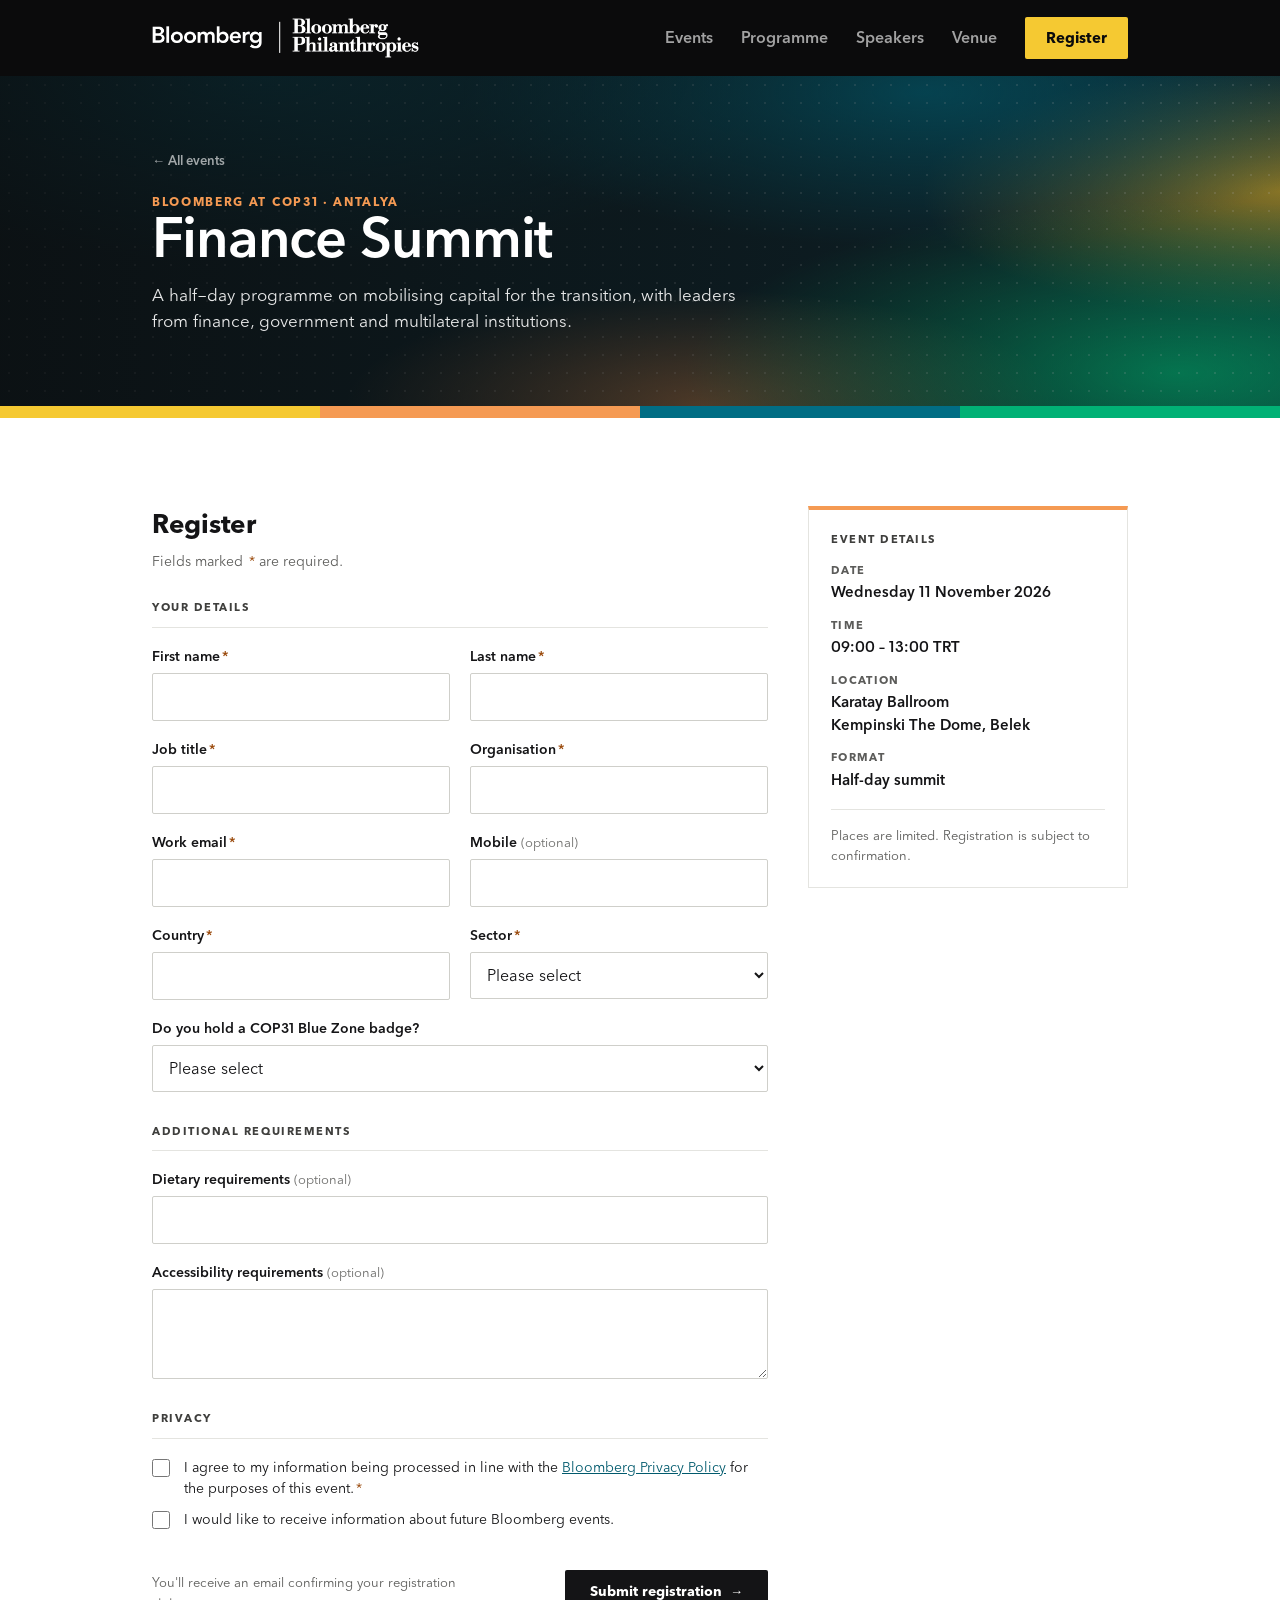
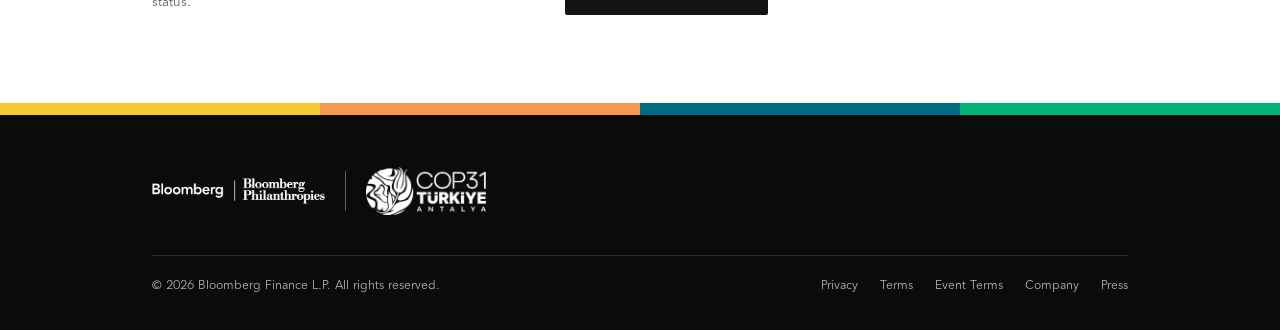
==== register-finance-summit.html @ d419af90 "Social share card" ====
<!doctype html>
<html lang="en">
<head>
  <meta charset="utf-8">
  <meta name="viewport" content="width=device-width, initial-scale=1">
  <title>Finance Summit | Bloomberg at COP31</title>
  <meta name="description" content="Register for Finance Summit at Bloomberg at COP31, Antalya, Türkiye.">
  <meta property="og:type" content="website">
  <meta property="og:site_name" content="Bloomberg Hub at COP31">
  <meta property="og:title" content="Finance Summit | Bloomberg at COP31">
  <meta property="og:description" content="Join Bloomberg at the Bloomberg Hub, Kempinski The Dome, Belek, 10–13 November 2026: Bloomberg Green at COP31, the Finance Summit, roundtables and evening receptions.">
  <meta property="og:url" content="https://market-partner-sites.github.io/cop-31-hub/register-finance-summit.html">
  <meta property="og:image" content="https://market-partner-sites.github.io/cop-31-hub/assets/social-card.jpg">
  <meta property="og:image:width" content="1200">
  <meta property="og:image:height" content="630">
  <meta property="og:image:alt" content="Bloomberg Hub events at COP31 – Kempinski The Dome, Belek, 10–13 November 2026">
  <meta name="twitter:card" content="summary_large_image">
  <meta name="twitter:title" content="Finance Summit | Bloomberg at COP31">
  <meta name="twitter:description" content="Join Bloomberg at the Bloomberg Hub, Kempinski The Dome, Belek, 10–13 November 2026: Bloomberg Green at COP31, the Finance Summit, roundtables and evening receptions.">
  <meta name="twitter:image" content="https://market-partner-sites.github.io/cop-31-hub/assets/social-card.jpg">
  <link rel="icon" href="assets/favicon.ico" sizes="any">
  <link rel="icon" type="image/png" sizes="32x32" href="assets/favicon-32.png">
  <meta name="theme-color" content="#000000">
  <link rel="stylesheet" href="assets/styles.css">
</head>
<body>
<a class="skip" href="#main">Skip to content</a>

<header class="topnav">
  <div class="container">
    <a class="brand" href="index.html" aria-label="Bloomberg at COP31 home">
      <img src="assets/bloomberg-lockup-white.png" alt="Bloomberg | Bloomberg Philanthropies">
    </a>
    <button type="button" class="menu-toggle" aria-expanded="false" aria-controls="site-menu" aria-label="Open menu">
      <span></span><span></span><span></span>
    </button>
    <nav class="menu" id="site-menu" aria-label="Main">
      <a href="index.html#events">Events</a>
      <a href="index.html#programme">Programme</a>
      <a href="index.html#speakers">Speakers</a>
      <a href="index.html#venue">Venue</a>
      <a class="btn btn-accent btn-sm" href="index.html#events">Register</a>
    </nav>
  </div>
</header>

<main id="main">
  <section class="page-hero" style="--c:var(--orange)">
    <div class="hero-media" aria-hidden="true"></div>
    <div class="container">
      <a class="crumb" href="index.html#events">← All events</a>
      <p class="eyebrow">Bloomberg at COP31 · Antalya</p>
      <h1>Finance Summit</h1>
      <p>A half-day programme on mobilising capital for the transition, with leaders from finance, government and multilateral institutions.</p>
    </div>
  </section>
  <div class="band" aria-hidden="true"><i></i><i></i><i></i><i></i></div>

  <section class="section">
    <div class="container reg">
      <div>
        <!-- DEVELOPER: set action/method to the registration endpoint.
             While action="#", submitting only shows the confirmation (preview). -->
        <form action="#" method="post" novalidate data-reg-form>
          <input type="hidden" name="event" value="finance-summit">
          <h2>Register</h2>
          <p>Fields marked <span class="req">*</span> are required.</p>

          <fieldset>
            <legend>Your details</legend>
            <div class="grid-2">
              <div class="field"><label for="first_name">First name<span class="req" aria-hidden="true">*</span></label><input id="first_name" name="first_name" type="text" autocomplete="given-name" required><span class="error-msg">Please enter your first name.</span></div>
              <div class="field"><label for="last_name">Last name<span class="req" aria-hidden="true">*</span></label><input id="last_name" name="last_name" type="text" autocomplete="family-name" required><span class="error-msg">Please enter your last name.</span></div>
              <div class="field"><label for="job_title">Job title<span class="req" aria-hidden="true">*</span></label><input id="job_title" name="job_title" type="text" autocomplete="organization-title" required><span class="error-msg">Please enter your job title.</span></div>
              <div class="field"><label for="organisation">Organisation<span class="req" aria-hidden="true">*</span></label><input id="organisation" name="organisation" type="text" autocomplete="organization" required><span class="error-msg">Please enter your organisation.</span></div>
              <div class="field"><label for="email">Work email<span class="req" aria-hidden="true">*</span></label><input id="email" name="email" type="email" autocomplete="email" required><span class="error-msg">Please enter a valid email address.</span></div>
              <div class="field"><label for="phone">Mobile <span class="hint">(optional)</span></label><input id="phone" name="phone" type="tel" autocomplete="tel"></div>
              <div class="field"><label for="country">Country<span class="req" aria-hidden="true">*</span></label><!-- DEVELOPER: swap for a full country list --><input id="country" name="country" type="text" autocomplete="country-name" required><span class="error-msg">Please enter your country.</span></div>
              <div class="field"><label for="sector">Sector<span class="req" aria-hidden="true">*</span></label>
                <select id="sector" name="sector" required>
                  <option value="">Please select</option><option>Financial services</option><option>Government / public sector</option><option>Multilateral / international organisation</option><option>Corporate / industry</option><option>NGO / civil society</option><option>Academia / research</option><option>Media</option><option>Other</option>
                </select><span class="error-msg">Please select a sector.</span></div>
              <div class="field full"><label for="badge">Do you hold a COP31 Blue Zone badge?</label>
                <select id="badge" name="badge"><option value="">Please select</option><option>Yes, Party delegate</option><option>Yes, Observer</option><option>Yes, Press</option><option>No</option></select></div>
            </div>
          </fieldset>

          <fieldset>
            <legend>Additional requirements</legend>
            <div class="grid-2">
              <div class="field full"><label for="dietary">Dietary requirements <span class="hint">(optional)</span></label><input id="dietary" name="dietary" type="text"></div>
              <div class="field full"><label for="accessibility">Accessibility requirements <span class="hint">(optional)</span></label><textarea id="accessibility" name="accessibility"></textarea></div>
            </div>
          </fieldset>

          <fieldset>
            <legend>Privacy</legend>
            <div class="checks">
              <label class="check"><input type="checkbox" name="privacy_consent" value="yes" required><span>I agree to my information being processed in line with the <a href="https://www.bloomberg.com/notices/privacy/" target="_blank" rel="noopener">Bloomberg Privacy Policy</a> for the purposes of this event.<span class="req" aria-hidden="true">*</span></span></label>
              <label class="check"><input type="checkbox" name="marketing_opt_in" value="yes"><span>I would like to receive information about future Bloomberg events.</span></label>
              <span class="error-msg">Please accept the privacy terms to continue.</span>
            </div>
          </fieldset>

          <div class="submit-row">
            <p>You'll receive an email confirming your registration status.</p>
            <button class="btn btn-dark" type="submit">Submit registration <span class="arr" aria-hidden="true">→</span></button>
          </div>
        </form>
        <div class="confirmation" role="status" aria-live="polite">
          <h2>Thank you</h2>
          <p>We've received your registration for the Finance Summit and will confirm your place by email.</p>
          <a class="btn btn-outline" href="index.html#events">Back to all events</a>
        </div>
      </div>
      <aside style="--c:var(--orange)">
        <div class="details" style="--c:var(--orange)">
          <p class="eyebrow">Event details</p>
          <dl>
            <div><dt>Date</dt><dd>Wednesday 11 November 2026</dd></div>
            <div><dt>Time</dt><dd>09:00 – 13:00 TRT</dd></div>
            <div><dt>Location</dt><dd>Karatay Ballroom<br>Kempinski The Dome, Belek</dd></div>
            <div><dt>Format</dt><dd>Half-day summit</dd></div>
          </dl>
          <p class="note">Places are limited. Registration is subject to confirmation.</p>
        </div>
      </aside>
    </div>
  </section>
</main>

<div class="band" aria-hidden="true"><i></i><i></i><i></i><i></i></div>
<footer class="footer">
  <div class="container">
    <div class="footer-top">
      <div class="footer-logos">
        <img class="bb" src="assets/bloomberg-lockup-white.png" alt="Bloomberg | Bloomberg Philanthropies">
        <span class="sep" aria-hidden="true"></span>
        <img class="cop" src="assets/cop31-logo-white.png" alt="COP31 Türkiye Antalya">
      </div>
    </div>
    <div class="footer-legal">
      <span>© 2026 Bloomberg Finance L.P. All rights reserved.</span>
      <ul>
        <li><a href="https://www.bloomberg.com/notices/privacy/">Privacy</a></li>
        <li><a href="https://www.bloomberg.com/notices/tos/">Terms</a></li>
        <li><a href="https://www.bloomberg.com/notices/event-code-of-conduct/">Event Terms</a></li>
        <li><a href="https://www.bloomberg.com/company/">Company</a></li>
        <li><a href="https://www.bloomberg.com/company/press/">Press</a></li>
      </ul>
    </div>
  </div>
</footer>

<script src="assets/register.js"></script>
<script src="assets/nav.js"></script>
</body>
</html>
---- assets/styles.css ----
/* ==========================================================================
   Bloomberg at COP31 — microsite styles
   Layout & type system modelled on Bloomberg event pages (e.g. Bloomberg at
   New York Climate Week 2026). Accent colours from the COP31 lanyard slide.
   ========================================================================== */

/* ---------- Avenir Next P for BBG (Bloomberg licensed font, web files in assets/fonts) ---------- */
@font-face {
  font-family: "AvenirNextPForBBG";
  src: url("fonts/AvenirNextPForBBG-Regular.woff2") format("woff2");
  font-weight: 400; font-style: normal; font-display: swap;
}
@font-face {
  font-family: "AvenirNextPForBBG";
  src: url("fonts/AvenirNextPForBBG-Regular.woff2") format("woff2");
  font-weight: 500; font-style: normal; font-display: swap;
}
@font-face {
  font-family: "AvenirNextPForBBG";
  src: url("fonts/AvenirNextPForBBG-Demi.woff2") format("woff2");
  font-weight: 600; font-style: normal; font-display: swap;
}
@font-face {
  font-family: "AvenirNextPForBBG";
  src: url("fonts/AvenirNextPForBBG-Bold.woff2") format("woff2");
  font-weight: 700; font-style: normal; font-display: swap;
}

:root {
  /* Bloomberg event neutrals */
  --black:   #0B0B0C;
  --ink:     #141416;
  --ink-2:   #3F3F3D;
  --grey:    #5C5C5A;
  --grey-2:  #6F6F6D;
  --line:    #E4E4E0;
  --paper:   #F5F5F3;
  --paper-2: #EDEDEA;
  --white:   #FFFFFF;

  /* COP31 lanyard accents */
  --yellow: #F5C932;
  --orange: #F59A53;
  --teal:   #016D84;
  --green:  #01B175;

  /* Accessible text versions of the accents (on white) */
  --yellow-text: #7A5A00;
  --orange-text: #9A4A0C;
  --teal-text:   #015A6D;
  --green-text:  #00704A;
  --link: var(--teal-text);

  --container: 1040px;
  --gutter: clamp(16px, 4vw, 32px);
  --radius: 2px;

  /* Same stack as Bloomberg event pages (e.g. Climate Week 2026): Avenir Next P for BBG, then Helvetica Neue. */
  --font: "AvenirNextPForBBG", "Avenir Next P for BBG", BBGAvenir, "Helvetica Neue", Helvetica, Arial, -apple-system, system-ui, sans-serif;
}

*, *::before, *::after { box-sizing: border-box; }
html { scroll-behavior: smooth; scroll-padding-top: 80px; -webkit-text-size-adjust: 100%; }
body { margin: 0; font-family: var(--font); font-size: 16px; line-height: 1.5; color: var(--ink); background: var(--white); -webkit-font-smoothing: antialiased; }
img { max-width: 100%; display: block; }
a { color: var(--link); }
:focus-visible { outline: 2px solid var(--teal); outline-offset: 3px; }
.container { width: 100%; max-width: var(--container); margin: 0 auto; padding: 0 var(--gutter); }
.skip { position: absolute; left: -999px; top: 8px; background: var(--white); color: var(--ink); padding: 12px 18px; font-weight: 700; z-index: 100; }
.skip:focus { left: 8px; }
.visually-hidden { position: absolute !important; width: 1px; height: 1px; overflow: hidden; clip: rect(0 0 0 0); white-space: nowrap; }

/* Dummy content flag — remove before launch */
.dummy { outline: 1px dashed rgba(1,109,132,.0); }

/* ---------- Type ---------- */
.eyebrow { margin: 0 0 12px; font-size: 11px; font-weight: 700; letter-spacing: .14em; text-transform: uppercase; color: var(--ink-2); }
h1, h2, h3 { margin: 0; color: var(--ink); }
.h2 { font-size: clamp(27px, 3.6vw, 37.8px); font-weight: 700; letter-spacing: -.02em; line-height: 1.1; margin-bottom: 12px; }
.lead { margin: 0; max-width: 640px; color: var(--grey); font-size: 16px; }
.section { padding: clamp(56px, 8vw, 88px) 0; }
.section.paper { background: var(--paper); }
.section-head { margin-bottom: 36px; }

/* ---------- Buttons ---------- */
.btn { display: inline-flex; align-items: center; gap: 8px; font: inherit; font-size: 14px; font-weight: 700; padding: 13px 24px; border-radius: var(--radius); border: 1px solid transparent; text-decoration: none; cursor: pointer; line-height: 1.2; transition: background .15s, color .15s, border-color .15s; }
.btn .arr { font-size: 13px; }
.btn-accent { background: var(--yellow); color: var(--black); }
.btn-accent:hover { background: #FFD94F; }
.btn-dark { background: var(--ink); color: var(--white); }
.btn-dark:hover { background: #2B2B2E; }
.btn-outline { background: transparent; color: var(--ink); border-color: rgba(20,20,22,.52); }
.btn-outline:hover { border-color: var(--ink); background: var(--ink); color: var(--white); }
.btn-ghost { background: transparent; color: var(--white); border-color: rgba(255,255,255,.5); }
.btn-ghost:hover { border-color: var(--white); background: rgba(255,255,255,.08); }
.btn-sm { padding: 10px 18px; font-size: 13px; }

/* ---------- Top nav ---------- */
.topnav { position: sticky; top: 0; z-index: 50; background: var(--black); }
.topnav .container { display: flex; align-items: center; justify-content: space-between; gap: 20px; min-height: 76px; }
.brand { display: flex; align-items: center; gap: 12px; text-decoration: none; color: var(--white); min-width: 0; }
.brand img { height: 40.1px; width: auto; }
.brand .sep { width: 1px; height: 22px; background: rgba(255,255,255,.45); flex: none; }
.brand .event { font-size: 17px; font-weight: 400; white-space: nowrap; letter-spacing: -.01em; }
.menu { display: flex; align-items: center; gap: 28px; }
.menu .btn-sm { font-size: 15px; padding: 11px 20px; }
.menu a:not(.btn) { color: rgba(255,255,255,.62); font-size: 16px; font-weight: 600; text-decoration: none; padding: 6px 0; }
.menu a:not(.btn):hover, .menu a[aria-current="page"] { color: var(--white); }
.menu-toggle { display: none; width: 44px; height: 44px; padding: 10px; border: 0; background: transparent; cursor: pointer; flex-direction: column; justify-content: center; gap: 6px; }
.menu-toggle span { display: block; height: 2px; width: 24px; background: var(--white); transition: transform .2s, opacity .2s; }
.menu-toggle[aria-expanded="true"] span:nth-child(1) { transform: translateY(8px) rotate(45deg); }
.menu-toggle[aria-expanded="true"] span:nth-child(2) { opacity: 0; }
.menu-toggle[aria-expanded="true"] span:nth-child(3) { transform: translateY(-8px) rotate(-45deg); }
@media (max-width: 900px) {
  .menu-toggle { display: flex; }
  .menu { display: none; position: absolute; top: 100%; left: 0; right: 0; flex-direction: column; align-items: stretch; gap: 0; background: var(--black); padding: 8px var(--gutter) 24px; border-top: 1px solid rgba(255,255,255,.12); box-shadow: 0 16px 30px rgba(0,0,0,.35); }
  .menu.open { display: flex; }
  .menu a:not(.btn) { display: block; padding: 16px 0; font-size: 18px; color: var(--white); border-bottom: 1px solid rgba(255,255,255,.12); }
  .menu .btn-sm { margin-top: 20px; justify-content: center; padding: 14px 20px; font-size: 16px; }
}
@media (max-width: 520px) { .brand .event { display: none; } .brand .sep { display: none; } .brand img { height: 28.8px; } }

/* ---------- Hero ---------- */
.hero { position: relative; color: var(--white); background: var(--black); overflow: hidden; }
/* Placeholder visual: dot grid + lanyard-colour glow.
   DEVELOPER: swap .hero-media background for approved photography. */
.hero-media { position: absolute; inset: 0;
  background:
    radial-gradient(rgba(255,255,255,.18) 1px, transparent 1.4px) 0 0 / 18px 18px,
    radial-gradient(55% 75% at 92% 90%, rgba(1,177,117,.95), transparent 70%),
    radial-gradient(50% 65% at 72% 5%, rgba(1,109,132,1), transparent 72%),
    radial-gradient(40% 55% at 100% 35%, rgba(245,201,50,.75), transparent 70%),
    radial-gradient(40% 50% at 55% 100%, rgba(245,154,83,.6), transparent 70%),
    radial-gradient(60% 80% at 20% 0%, rgba(1,109,132,.55), transparent 70%),
    #0E2A33;
}
.hero-media::after { content: ""; position: absolute; inset: 0; background: linear-gradient(90deg, rgba(11,11,12,.72) 0%, rgba(11,11,12,.42) 45%, rgba(11,11,12,0) 100%); }
.hero .container { position: relative; z-index: 1; padding-top: clamp(36px, 4.2vw, 53px); padding-bottom: clamp(72px, 8vw, 100px); }
.hero-inner { max-width: 620px; }
.hero .eyebrow { color: var(--yellow); font-size: 13px; margin-bottom: 16px; }
.hero h1 { color: var(--white); font-size: clamp(40px, 6.2vw, 68px); font-weight: 600; letter-spacing: -.02em; line-height: 1.14; margin-bottom: 24px; }
.hero .sub { font-size: clamp(16px, 1.7vw, 19px); font-weight: 700; margin: 0 0 10px; }
.hero p { margin: 0 0 14px; color: rgba(255,255,255,.94); }
.rule { width: 40px; height: 3px; background: var(--yellow); margin: 24px 0; border: 0; }
.hero-logo { height: 64px; width: auto; margin-bottom: 28px; }
.hero-meta { display: flex; flex-wrap: wrap; gap: 8px 28px; margin: 0 0 28px; padding: 0; list-style: none; font-weight: 600; font-size: 15px; }
.hero-meta li { display: flex; align-items: center; }
.hero-meta li::before { content: ""; flex: none; width: 18px; height: 18px; margin-right: 6px; background: var(--c); -webkit-mask: url("data:image/svg+xml,%3Csvg xmlns='http://www.w3.org/2000/svg' viewBox='0 0 24 24'%3E%3Cpath d='M12 2C8.1 2 5 5.1 5 9c0 5.2 7 13 7 13s7-7.8 7-13c0-3.9-3.1-7-7-7zm0 9.5A2.5 2.5 0 1 1 12 6.5a2.5 2.5 0 0 1 0 5z'/%3E%3C/svg%3E") center / contain no-repeat; mask: url("data:image/svg+xml,%3Csvg xmlns='http://www.w3.org/2000/svg' viewBox='0 0 24 24'%3E%3Cpath d='M12 2C8.1 2 5 5.1 5 9c0 5.2 7 13 7 13s7-7.8 7-13c0-3.9-3.1-7-7-7zm0 9.5A2.5 2.5 0 1 1 12 6.5a2.5 2.5 0 0 1 0 5z'/%3E%3C/svg%3E") center / contain no-repeat; }
.actions { display: flex; flex-wrap: wrap; gap: 12px; }

/* Lanyard band */
.band { display: block; height: 12px;
  background: linear-gradient(90deg, var(--yellow) 0 25%, var(--orange) 25% 50%, var(--teal) 50% 75%, var(--green) 75% 100%) 0 0 / 100vw 100% repeat-x;
  animation: band-drift 150s linear infinite; }
.band i { display: none; }
@keyframes band-drift { from { background-position: 0 0; } to { background-position: 100vw 0; } }
@media (prefers-reduced-motion: reduce) { .band { animation: none; } }
.band i:nth-child(1) { background: var(--yellow); } .band i:nth-child(2) { background: var(--orange); }
.band i:nth-child(3) { background: var(--teal); }   .band i:nth-child(4) { background: var(--green); }

/* ---------- Themes (joined cards) ---------- */
.themes { display: grid; grid-template-columns: repeat(3, minmax(0, 1fr)); gap: 1px; background: var(--line); border: 1px solid var(--line); }
.theme { background: var(--white); padding: 22px 22px 20px; border: 0; border-top: 4px solid var(--c); font: inherit; color: inherit; text-align: left; cursor: pointer; display: flex; flex-direction: column; gap: 10px; min-height: 168px; transition: background .15s; }
.theme:hover { background: var(--paper); }
.theme:focus-visible { outline: 2px solid var(--ink); outline-offset: -2px; }
.theme .num { display: block; font-size: 11px; font-weight: 700; letter-spacing: .12em; text-transform: uppercase; color: var(--grey); margin: 0; }
.theme-title { display: block; font-size: 20px; font-weight: 700; letter-spacing: -.01em; line-height: 1.2; color: var(--ink); }
.theme-more { margin-top: auto; font-size: 13px; font-weight: 700; color: var(--link); }
.theme:hover .theme-more { text-decoration: underline; }
.focus-modal { width: min(640px, calc(100vw - 32px)); max-height: calc(100vh - 48px); border: 0; border-top: 6px solid var(--c, var(--teal)); padding: 36px 36px 32px; color: var(--ink); background: var(--white); box-shadow: 0 24px 60px rgba(0,0,0,.25); }
.focus-modal::backdrop { background: rgba(11,11,12,.6); }
.focus-modal .num { font-size: 11px; font-weight: 700; letter-spacing: .12em; text-transform: uppercase; color: var(--grey); margin: 0 0 12px; }
.focus-modal h3 { font-size: 26px; font-weight: 700; letter-spacing: -.01em; line-height: 1.2; margin: 0 0 14px; padding-right: 32px; }
.focus-modal p:last-child { margin: 0; font-size: 16px; line-height: 1.65; color: var(--ink-2); }
.focus-close { position: absolute; top: 14px; right: 16px; width: 36px; height: 36px; border: 0; background: transparent; font-size: 28px; line-height: 1; color: var(--ink); cursor: pointer; }
.focus-close:hover { background: var(--paper); }
@media (max-width: 560px) { .focus-modal { padding: 28px 22px 24px; } .focus-modal h3 { font-size: 22px; } }
.source { margin: 16px 0 0; font-size: 12px; color: var(--grey); }
@media (max-width: 700px) { .themes { grid-template-columns: repeat(2, minmax(0, 1fr)); } }
@media (max-width: 560px) { .themes { grid-template-columns: 1fr; } }

/* ---------- Event cards ---------- */
.cards { display: grid; grid-template-columns: repeat(2, 1fr); gap: 20px; }
@media (max-width: 760px) { .cards { grid-template-columns: 1fr; } }
.card { display: flex; flex-direction: column; background: var(--white); border: 1px solid var(--line); color: var(--ink); text-decoration: none; transition: box-shadow .2s, transform .2s; }
.card:hover { box-shadow: 0 10px 30px rgba(0,0,0,.08); transform: translateY(-2px); }
.thumb { position: relative; aspect-ratio: 16 / 7; overflow: hidden;
  background:
    radial-gradient(rgba(255,255,255,.22) 1px, transparent 1.4px) 0 0 / 14px 14px,
    radial-gradient(80% 120% at 100% 100%, var(--c), transparent 70%),
    #121214;
}
.thumb-green { background: #0A14C8 url("bloomberg-green-card-bg.jpg") center / cover no-repeat; display: grid; align-items: center; justify-items: start; padding-left: 28px; }
.thumb-green img { width: 62%; max-width: 360px; height: auto; }
.thumb .label { position: absolute; left: 14px; bottom: 14px; background: var(--black); color: var(--white); font-size: 11px; font-weight: 700; letter-spacing: .12em; text-transform: uppercase; padding: 6px 10px; }
.thumb .ext { position: absolute; right: 14px; top: 14px; background: rgba(255,255,255,.92); color: var(--ink); font-size: 11px; font-weight: 700; letter-spacing: .06em; text-transform: uppercase; padding: 5px 9px; }
.card-body { padding: 20px 20px 22px; display: flex; flex-direction: column; gap: 10px; flex: 1; }
.card h3 { font-size: 20px; font-weight: 700; letter-spacing: -.01em; line-height: 1.25; }
.card p { margin: 0; font-size: 14px; color: var(--grey); }
.chips { display: flex; flex-wrap: wrap; gap: 6px; margin-top: -2px; }
.chip { font-size: 11px; font-weight: 700; letter-spacing: .06em; text-transform: uppercase; background: var(--paper-2); color: var(--ink-2); padding: 4px 8px; }
.more { margin-top: auto; padding-top: 6px; font-size: 14px; font-weight: 700; color: var(--link); }
.card:hover .more { text-decoration: underline; }

/* ---------- Programme ---------- */
.days { display: grid; gap: 28px; }
.day { display: grid; grid-template-columns: 200px 1fr; gap: 24px; border-top: 2px solid var(--ink); padding-top: 18px; }
.day-head .dow { font-size: 11px; font-weight: 700; letter-spacing: .14em; text-transform: uppercase; color: var(--grey); margin: 0 0 4px; }
.day-head .date { font-size: 28px; font-weight: 700; letter-spacing: -.02em; margin: 0; }
.slots { list-style: none; margin: 0; padding: 0; }
.slot { display: grid; grid-template-columns: 170px 1fr auto; gap: 16px; align-items: baseline; padding: 14px 0; border-bottom: 1px solid var(--line); }
.slot:first-child { padding-top: 4px; }
.slot .time { font-size: 13px; font-weight: 700; color: var(--grey); }
.slot .what strong { display: block; font-size: 16px; }
.slot .what span { font-size: 14px; color: var(--grey); }
.tag { font-size: 11px; font-weight: 700; letter-spacing: .06em; text-transform: uppercase; padding: 4px 8px; white-space: nowrap; background: color-mix(in srgb, var(--c) 18%, white); color: var(--t, var(--ink)); }
@media (max-width: 760px) {
  #programme { padding-top: 31px; padding-bottom: 31px; }
  #programme .section-head { margin-bottom: 20px; }
  .days { gap: 18px; }
  .day { grid-template-columns: 1fr; gap: 4px; padding-top: 10px; }
  .day-head { display: flex; align-items: baseline; gap: 10px; }
  .day-head .dow { margin: 0; }
  .day-head .date { font-size: 20px; order: -1; }
  .slot { grid-template-columns: 1fr auto; grid-template-areas: "time tag" "what what"; gap: 2px 10px; align-items: center; padding: 8px 0; }
  .slot:first-child { padding-top: 6px; }
  .slot .time { grid-area: time; font-size: 12px; }
  .slot .tag { grid-area: tag; font-size: 10px; padding: 3px 6px; }
  .slot .what { grid-area: what; }
  .slot .what strong { font-size: 15px; line-height: 1.3; }
}

/* ---------- Callout ---------- */
.callout { display: flex; flex-wrap: wrap; align-items: center; justify-content: space-between; gap: 20px; border: 1px solid var(--line); border-left: 3px solid var(--teal); padding: 22px 24px; background: var(--white); margin-top: 32px; }
.callout .eyebrow { color: var(--teal-text); margin-bottom: 6px; }
.callout h3 { font-size: 18px; font-weight: 700; margin-bottom: 4px; }
.callout p { margin: 0; font-size: 14px; color: var(--grey); max-width: 520px; }
.btn-teal { background: var(--teal); color: var(--white); }
.btn-teal:hover { background: var(--teal-text); }

/* ---------- Speakers ---------- */
.speakers { display: grid; grid-template-columns: repeat(5, minmax(0, 1fr)); gap: 28px 18px; }
@media (max-width: 900px) { .speakers { grid-template-columns: repeat(3, minmax(0, 1fr)); } }
@media (max-width: 520px) { .speakers { grid-template-columns: repeat(2, minmax(0, 1fr)); } }
.speaker .photo { aspect-ratio: 1; background: var(--paper-2); display: grid; place-items: center; margin-bottom: 12px; position: relative; overflow: hidden; }
.speaker .photo::after { content: ""; position: absolute; left: 0; right: 0; bottom: 0; height: 4px; background: var(--c); }
.speaker .photo svg { width: 46%; height: auto; color: #C9C9C4; }
.speaker h3 { font-size: 17px; font-weight: 700; margin-bottom: 2px; }
.speaker p { margin: 0 0 8px; font-size: 15px; color: var(--grey); line-height: 1.35; }
.speaker .tag { display: inline-block; white-space: normal; }

/* ---------- Venue ---------- */
.venue { display: grid; grid-template-columns: 1fr 1fr; gap: 40px; align-items: start; }
@media (max-width: 760px) { .venue { grid-template-columns: 1fr; } }
.facts { margin: 0; border-top: 1px solid var(--line); }
.facts div { display: grid; grid-template-columns: 140px 1fr; gap: 16px; padding: 14px 0; border-bottom: 1px solid var(--line); }
.facts dt { font-size: 11px; font-weight: 700; letter-spacing: .12em; text-transform: uppercase; color: var(--grey); padding-top: 3px; }
.facts dd { margin: 0; font-size: 15px; }
@media (max-width: 520px) { .facts div { grid-template-columns: 1fr; gap: 4px; } }

/* ---------- About ---------- */
.about { display: grid; grid-template-columns: 1fr 1fr; gap: 40px; }
.about .h2, .venue .h2 { font-size: clamp(25.2px, 3.06vw, 32.4px); }
.about p { margin: 0 0 14px; color: var(--grey); }
@media (max-width: 760px) { .about { grid-template-columns: 1fr; gap: 8px; } }
.social { list-style: none; margin: 20px 0 0; padding: 18px 0 0; border-top: 1px solid var(--line); display: flex; flex-wrap: wrap; gap: 8px 16px; }
.social a { font-size: 13px; font-weight: 700; letter-spacing: .06em; text-transform: uppercase; color: var(--ink); text-decoration: none; }
.social a:hover { color: var(--teal-text); text-decoration: underline; }

/* ---------- Footer ---------- */
.footer { background: var(--black); color: var(--white); padding: 52px 0 36px; }
.footer-top { display: flex; flex-wrap: wrap; justify-content: space-between; gap: 28px; align-items: center; }
.footer-logos { display: flex; align-items: center; gap: 20px; }
.footer-logos .bb { height: 26px; width: auto; }
.footer-logos .cop { height: 48px; width: auto; }
.footer-logos .sep { width: 1px; height: 40px; background: rgba(255,255,255,.35); }
.footer .tagline { font-size: 14px; font-weight: 600; max-width: 400px; margin: 0; }
.footer-legal { margin-top: 40px; padding-top: 20px; border-top: 1px solid rgba(255,255,255,.14); display: flex; flex-wrap: wrap; justify-content: space-between; gap: 12px 24px; font-size: 12px; color: rgba(255,255,255,.7); }
.footer-legal ul { list-style: none; margin: 0; padding: 0; display: flex; flex-wrap: wrap; gap: 8px 22px; }
.footer-legal a { color: rgba(255,255,255,.7); text-decoration: none; }
.footer-legal a:hover { color: var(--white); }
@media (max-width: 520px) { .footer-logos .sep { display: none; } .footer-logos { flex-wrap: wrap; } }

/* ==========================================================================
   Registration pages
   ========================================================================== */
.page-hero { background: var(--black); color: var(--white); position: relative; overflow: hidden; }
.page-hero .hero-media::after { background: linear-gradient(90deg, rgba(11,11,12,.8), rgba(11,11,12,.3)); }
.page-hero .container { position: relative; z-index: 1; padding-top: clamp(40px, 6vw, 72px); padding-bottom: clamp(40px, 6vw, 72px); }
.page-hero .eyebrow { color: var(--c, var(--yellow)); font-size: 12px; }
.page-hero h1 { color: var(--white); font-size: clamp(34px, 5vw, 56px); font-weight: 600; letter-spacing: -.02em; line-height: 1.05; margin-bottom: 14px; }
.page-hero p { margin: 0; max-width: 620px; color: rgba(255,255,255,.9); font-size: 17px; }
.crumb { display: inline-block; margin-bottom: 22px; font-size: 13px; font-weight: 600; color: rgba(255,255,255,.62); text-decoration: none; }
.crumb:hover { color: var(--white); }

.reg { display: grid; grid-template-columns: 1fr 320px; gap: 40px; align-items: start; }
@media (max-width: 900px) { .reg { grid-template-columns: 1fr; } .reg aside { order: -1; } }
.details { border: 1px solid var(--line); border-top: 4px solid var(--c, var(--teal)); padding: 22px; position: sticky; top: 90px; background: var(--white); }
@media (max-width: 900px) { .details { position: static; } }
.details .eyebrow { margin-bottom: 14px; }
.details dl { margin: 0; display: grid; gap: 14px; }
.details dt { font-size: 11px; font-weight: 700; letter-spacing: .12em; text-transform: uppercase; color: var(--grey); }
.details dd { margin: 2px 0 0; font-size: 15px; font-weight: 600; }
.details .note { margin: 18px 0 0; padding-top: 16px; border-top: 1px solid var(--line); font-size: 13px; color: var(--grey); }

form h2, .confirmation h2 { font-size: 26px; font-weight: 700; letter-spacing: -.01em; margin-bottom: 6px; }
form > p { margin: 0 0 28px; color: var(--grey); font-size: 14px; }
fieldset { border: 0; padding: 0; margin: 0 0 32px; }
legend { font-size: 11px; font-weight: 700; letter-spacing: .14em; text-transform: uppercase; color: var(--ink-2); padding: 0 0 10px; margin-bottom: 18px; border-bottom: 1px solid var(--line); width: 100%; }
.grid-2 { display: grid; grid-template-columns: 1fr 1fr; gap: 18px 20px; }
@media (max-width: 600px) { .grid-2 { grid-template-columns: 1fr; } }
.field { display: flex; flex-direction: column; gap: 6px; }
.field.full { grid-column: 1 / -1; }
label { font-size: 14px; font-weight: 600; }
.req { color: var(--orange-text); margin-left: 2px; }
.hint { font-size: 13px; color: var(--grey-2); font-weight: 400; }
input[type="text"], input[type="email"], input[type="tel"], select, textarea { font: inherit; font-size: 16px; color: var(--ink); width: 100%; padding: 11px 12px; border-radius: var(--radius); border: 1px solid #CFCFCA; background: var(--white); }
textarea { min-height: 90px; resize: vertical; }
input:focus, select:focus, textarea:focus { outline: none; border-color: var(--ink); box-shadow: 0 0 0 2px rgba(20,20,22,.12); }
.field.invalid input, .field.invalid select { border-color: #B3261E; }
.error-msg { display: none; color: #B3261E; font-size: 13px; }
.field.invalid .error-msg, .checks.invalid .error-msg { display: block; }
.checks { display: grid; gap: 10px; }
.check { display: grid; grid-template-columns: 20px 1fr; gap: 12px; align-items: start; font-size: 14px; font-weight: 400; line-height: 1.5; cursor: pointer; }
.check input { width: 18px; height: 18px; margin: 2px 0 0; accent-color: var(--ink); }
.check strong { display: block; font-size: 15px; }
.check .sub { color: var(--grey); font-size: 13px; }
.option { border: 1px solid var(--line); padding: 14px 16px; }
.option:has(input:checked) { border-color: var(--ink); background: var(--paper); }
.submit-row { display: flex; flex-wrap: wrap; align-items: center; justify-content: space-between; gap: 16px; padding-top: 8px; }
.submit-row p { margin: 0; font-size: 13px; color: var(--grey); max-width: 42ch; }
.confirmation { display: none; border: 1px solid var(--line); border-left: 3px solid var(--green); padding: 28px; }
.confirmation.show { display: block; }
.confirmation p { color: var(--grey); }

.intro-single .h2 { margin-bottom: 20px; }
.intro-single p { max-width: 943px; margin: 0 0 16px; color: var(--ink-2); font-size: 18px; line-height: 1.6; }

.hero .sub-sep { display: inline-block; width: 1.5px; height: .9em; margin: 0 14px; background: var(--yellow); vertical-align: -0.08em; opacity: .9; }

@media (max-width: 600px) { .hero-logo { display: none; } }
@media (max-width: 600px) { .hide-mobile { display: none; } }
@media (max-width: 600px) { .hero .sub-sep { display: none; } .hero .sub-date { display: block; margin-top: 4px; } }
/* section-mobile-spacing */
@media (max-width: 600px) { .section { padding-top: 39px; padding-bottom: 39px; } #programme { padding-top: 31px; padding-bottom: 31px; } }
/* h2-mobile-size */
@media (max-width: 600px) { .h2 { font-size: 18.9px; } .about .h2, .venue .h2 { font-size: 17.6px; } }
/* theme-mobile-compact */
@media (max-width: 600px) {
  .theme { position: relative; min-height: 0; gap: 4px; padding: 14px 52px 14px 16px; border-top-width: 3px; }
  .theme .num { font-size: 10px; }
  .theme-title { font-size: 16px; line-height: 1.25; }
  .theme-more { position: absolute; top: 50%; right: 14px; transform: translateY(-50%); margin: 0; width: 28px; height: 28px; display: grid; place-items: center; border: 1px solid var(--line); border-radius: 50%; font-size: 0; }
  .theme-more span { font-size: 18px; line-height: 1; }
}
/* slot-tags-mobile */
@media (max-width: 600px) { .slot .tag { display: none; } .slot { grid-template-columns: 1fr; grid-template-areas: "time" "what"; } }
/* theme-mobile-v2 */
@media (max-width: 600px) { .theme .num { display: none; } .theme { padding-top: 11px; padding-bottom: 11px; justify-content: center; } }
/* hero-btn-mobile */
@media (max-width: 600px) { .hero .actions { gap: 10px; flex-wrap: nowrap; } .hero .actions .btn { padding: 11px 16px; font-size: 13px; white-space: nowrap; } }
/* hero-eyebrow-mobile */
@media (max-width: 600px) { .hero .eyebrow { display: none; } }
/* mobile-only copy */
.mobile-only { display: none; }
@media (max-width: 600px) { .mobile-only { display: block; } .desktop-only { display: none; } }
/* theme-mobile-gaps */
@media (max-width: 600px) { .themes { gap: 10px; background: transparent; border: 0; } .theme { border: 1px solid var(--line); border-top: 3px solid var(--c); } }
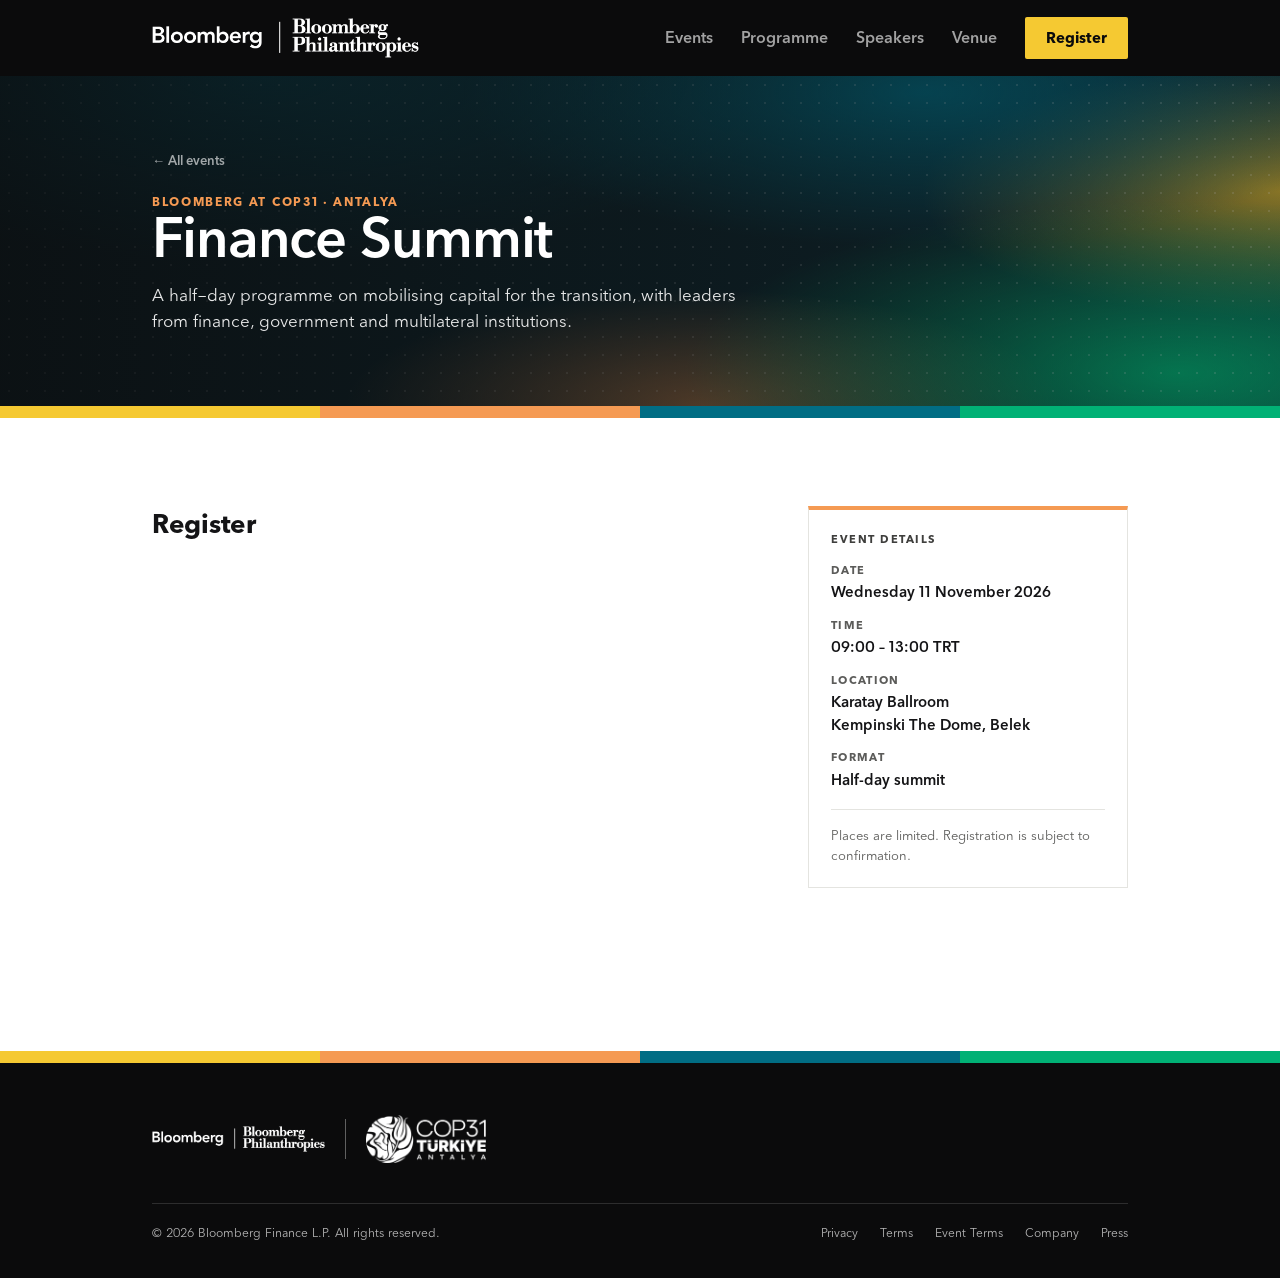
==== commit 4a486945: "Embed bbgevent registration form" ====
--- a/register-finance-summit.html
+++ b/register-finance-summit.html
@@ -21,7 +21,7 @@
   <link rel="icon" href="assets/favicon.ico" sizes="any">
   <link rel="icon" type="image/png" sizes="32x32" href="assets/favicon-32.png">
   <meta name="theme-color" content="#000000">
-  <link rel="stylesheet" href="assets/styles.css">
+  <link rel="stylesheet" href="assets/styles.css?v=202610131548">
 </head>
 <body>
 <a class="skip" href="#main">Skip to content</a>
@@ -59,58 +59,10 @@
   <section class="section">
     <div class="container reg">
       <div>
-        <!-- DEVELOPER: set action/method to the registration endpoint.
-             While action="#", submitting only shows the confirmation (preview). -->
-        <form action="#" method="post" novalidate data-reg-form>
-          <input type="hidden" name="event" value="finance-summit">
-          <h2>Register</h2>
-          <p>Fields marked <span class="req">*</span> are required.</p>
-
-          <fieldset>
-            <legend>Your details</legend>
-            <div class="grid-2">
-              <div class="field"><label for="first_name">First name<span class="req" aria-hidden="true">*</span></label><input id="first_name" name="first_name" type="text" autocomplete="given-name" required><span class="error-msg">Please enter your first name.</span></div>
-              <div class="field"><label for="last_name">Last name<span class="req" aria-hidden="true">*</span></label><input id="last_name" name="last_name" type="text" autocomplete="family-name" required><span class="error-msg">Please enter your last name.</span></div>
-              <div class="field"><label for="job_title">Job title<span class="req" aria-hidden="true">*</span></label><input id="job_title" name="job_title" type="text" autocomplete="organization-title" required><span class="error-msg">Please enter your job title.</span></div>
-              <div class="field"><label for="organisation">Organisation<span class="req" aria-hidden="true">*</span></label><input id="organisation" name="organisation" type="text" autocomplete="organization" required><span class="error-msg">Please enter your organisation.</span></div>
-              <div class="field"><label for="email">Work email<span class="req" aria-hidden="true">*</span></label><input id="email" name="email" type="email" autocomplete="email" required><span class="error-msg">Please enter a valid email address.</span></div>
-              <div class="field"><label for="phone">Mobile <span class="hint">(optional)</span></label><input id="phone" name="phone" type="tel" autocomplete="tel"></div>
-              <div class="field"><label for="country">Country<span class="req" aria-hidden="true">*</span></label><!-- DEVELOPER: swap for a full country list --><input id="country" name="country" type="text" autocomplete="country-name" required><span class="error-msg">Please enter your country.</span></div>
-              <div class="field"><label for="sector">Sector<span class="req" aria-hidden="true">*</span></label>
-                <select id="sector" name="sector" required>
-                  <option value="">Please select</option><option>Financial services</option><option>Government / public sector</option><option>Multilateral / international organisation</option><option>Corporate / industry</option><option>NGO / civil society</option><option>Academia / research</option><option>Media</option><option>Other</option>
-                </select><span class="error-msg">Please select a sector.</span></div>
-              <div class="field full"><label for="badge">Do you hold a COP31 Blue Zone badge?</label>
-                <select id="badge" name="badge"><option value="">Please select</option><option>Yes, Party delegate</option><option>Yes, Observer</option><option>Yes, Press</option><option>No</option></select></div>
-            </div>
-          </fieldset>
-
-          <fieldset>
-            <legend>Additional requirements</legend>
-            <div class="grid-2">
-              <div class="field full"><label for="dietary">Dietary requirements <span class="hint">(optional)</span></label><input id="dietary" name="dietary" type="text"></div>
-              <div class="field full"><label for="accessibility">Accessibility requirements <span class="hint">(optional)</span></label><textarea id="accessibility" name="accessibility"></textarea></div>
-            </div>
-          </fieldset>
-
-          <fieldset>
-            <legend>Privacy</legend>
-            <div class="checks">
-              <label class="check"><input type="checkbox" name="privacy_consent" value="yes" required><span>I agree to my information being processed in line with the <a href="https://www.bloomberg.com/notices/privacy/" target="_blank" rel="noopener">Bloomberg Privacy Policy</a> for the purposes of this event.<span class="req" aria-hidden="true">*</span></span></label>
-              <label class="check"><input type="checkbox" name="marketing_opt_in" value="yes"><span>I would like to receive information about future Bloomberg events.</span></label>
-              <span class="error-msg">Please accept the privacy terms to continue.</span>
-            </div>
-          </fieldset>
-
-          <div class="submit-row">
-            <p>You'll receive an email confirming your registration status.</p>
-            <button class="btn btn-dark" type="submit">Submit registration <span class="arr" aria-hidden="true">→</span></button>
-          </div>
-        </form>
-        <div class="confirmation" role="status" aria-live="polite">
-          <h2>Thank you</h2>
-          <p>We've received your registration for the Finance Summit and will confirm your place by email.</p>
-          <a class="btn btn-outline" href="index.html#events">Back to all events</a>
+        <h2 class="embed-title">Register</h2>
+        <!-- Registration form (bbgevent.app) -->
+        <div class="embed-form">
+          <script src="https://bbgevent.app/cop-31-general/embed.js"></script>
         </div>
       </div>
       <aside style="--c:var(--orange)">
@@ -152,7 +104,6 @@
   </div>
 </footer>
 
-<script src="assets/register.js"></script>
-<script src="assets/nav.js"></script>
+<script src="assets/nav.js?v=202610131548"></script>
 </body>
 </html>
--- a/assets/styles.css
+++ b/assets/styles.css
@@ -192,6 +192,8 @@
 }
 .thumb-green { background: #0A14C8 url("bloomberg-green-card-bg.jpg") center / cover no-repeat; display: grid; align-items: center; justify-items: start; padding-left: 28px; }
 .thumb-green img { width: 62%; max-width: 360px; height: auto; }
+.thumb-logo { display: grid; align-items: center; justify-items: start; padding-left: 28px; }
+.thumb-logo img { width: 62%; max-width: 360px; height: auto; }
 .thumb .label { position: absolute; left: 14px; bottom: 14px; background: var(--black); color: var(--white); font-size: 11px; font-weight: 700; letter-spacing: .12em; text-transform: uppercase; padding: 6px 10px; }
 .thumb .ext { position: absolute; right: 14px; top: 14px; background: rgba(255,255,255,.92); color: var(--ink); font-size: 11px; font-weight: 700; letter-spacing: .06em; text-transform: uppercase; padding: 5px 9px; }
 .card-body { padding: 20px 20px 22px; display: flex; flex-direction: column; gap: 10px; flex: 1; }
@@ -347,7 +349,7 @@
 @media (max-width: 600px) { .h2 { font-size: 18.9px; } .about .h2, .venue .h2 { font-size: 17.6px; } }
 /* theme-mobile-compact */
 @media (max-width: 600px) {
-  .theme { position: relative; min-height: 0; gap: 4px; padding: 14px 52px 14px 16px; border-top-width: 3px; }
+  .theme { position: relative; min-height: 0; gap: 4px; padding: 14px 52px 14px 16px; border-top-width: 2px; }
   .theme .num { font-size: 10px; }
   .theme-title { font-size: 16px; line-height: 1.25; }
   .theme-more { position: absolute; top: 50%; right: 14px; transform: translateY(-50%); margin: 0; width: 28px; height: 28px; display: grid; place-items: center; border: 1px solid var(--line); border-radius: 50%; font-size: 0; }
@@ -362,7 +364,11 @@
 /* hero-eyebrow-mobile */
 @media (max-width: 600px) { .hero .eyebrow { display: none; } }
 /* mobile-only copy */
-.mobile-only { display: none; }
-@media (max-width: 600px) { .mobile-only { display: block; } .desktop-only { display: none; } }
+.mobile-only { display: none !important; }
+@media (max-width: 600px) { .mobile-only { display: block !important; } .desktop-only { display: none !important; } }
 /* theme-mobile-gaps */
-@media (max-width: 600px) { .themes { gap: 10px; background: transparent; border: 0; } .theme { border: 1px solid var(--line); border-top: 3px solid var(--c); } }
+@media (max-width: 600px) { .themes { gap: 10px; background: transparent; border: 0; } .theme { border: 1px solid var(--line); border-top: 2px solid var(--c); } }
+/* embedded registration form */
+.embed-title { font-size: 26px; font-weight: 700; letter-spacing: -.01em; margin: 0 0 18px; }
+.embed-form { min-height: 400px; }
+.embed-form iframe { width: 100%; border: 0; display: block; }
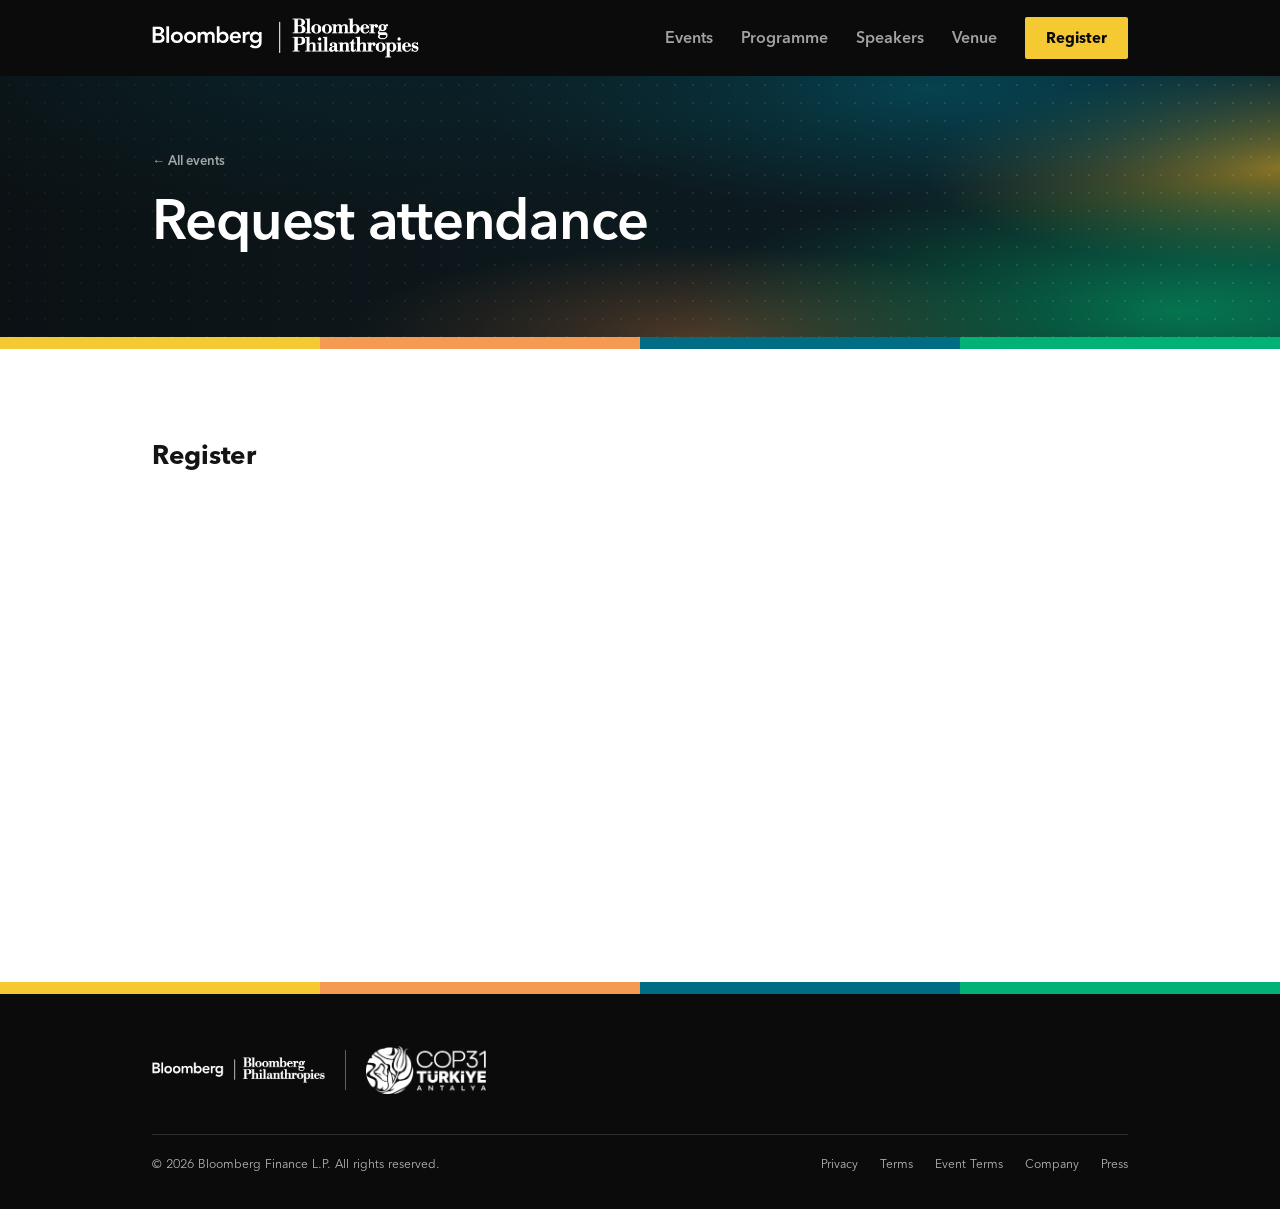
==== commit be483f71: "Registration pages: remove details panel, align form" ====
--- a/register-finance-summit.html
+++ b/register-finance-summit.html
@@ -49,15 +49,13 @@
     <div class="hero-media" aria-hidden="true"></div>
     <div class="container">
       <a class="crumb" href="index.html#events">← All events</a>
-      <p class="eyebrow">Bloomberg at COP31 · Antalya</p>
-      <h1>Finance Summit</h1>
-      <p>A half-day programme on mobilising capital for the transition, with leaders from finance, government and multilateral institutions.</p>
+      <h1>Request attendance</h1>
     </div>
   </section>
   <div class="band" aria-hidden="true"><i></i><i></i><i></i><i></i></div>
 
   <section class="section">
-    <div class="container reg">
+    <div class="container reg reg-single">
       <div>
         <h2 class="embed-title">Register</h2>
         <!-- Registration form (bbgevent.app) -->
@@ -65,18 +63,6 @@
           <script src="https://bbgevent.app/cop-31-general/embed.js"></script>
         </div>
       </div>
-      <aside style="--c:var(--orange)">
-        <div class="details" style="--c:var(--orange)">
-          <p class="eyebrow">Event details</p>
-          <dl>
-            <div><dt>Date</dt><dd>Wednesday 11 November 2026</dd></div>
-            <div><dt>Time</dt><dd>09:00 – 13:00 TRT</dd></div>
-            <div><dt>Location</dt><dd>Karatay Ballroom<br>Kempinski The Dome, Belek</dd></div>
-            <div><dt>Format</dt><dd>Half-day summit</dd></div>
-          </dl>
-          <p class="note">Places are limited. Registration is subject to confirmation.</p>
-        </div>
-      </aside>
     </div>
   </section>
 </main>
--- a/assets/styles.css
+++ b/assets/styles.css
@@ -372,3 +372,8 @@
 .embed-title { font-size: 26px; font-weight: 700; letter-spacing: -.01em; margin: 0 0 18px; }
 .embed-form { min-height: 400px; }
 .embed-form iframe { width: 100%; border: 0; display: block; }
+/* single-column registration with embedded form */
+.reg.reg-single { grid-template-columns: 1fr; }
+.reg-single .embed-form { max-width: 680px; }
+/* the embedded form has ~38px of internal left padding; pull it back so it lines up with the heading */
+.embed-form iframe { margin-left: -38px; width: calc(100% + 38px) !important; margin-top: -40px; }
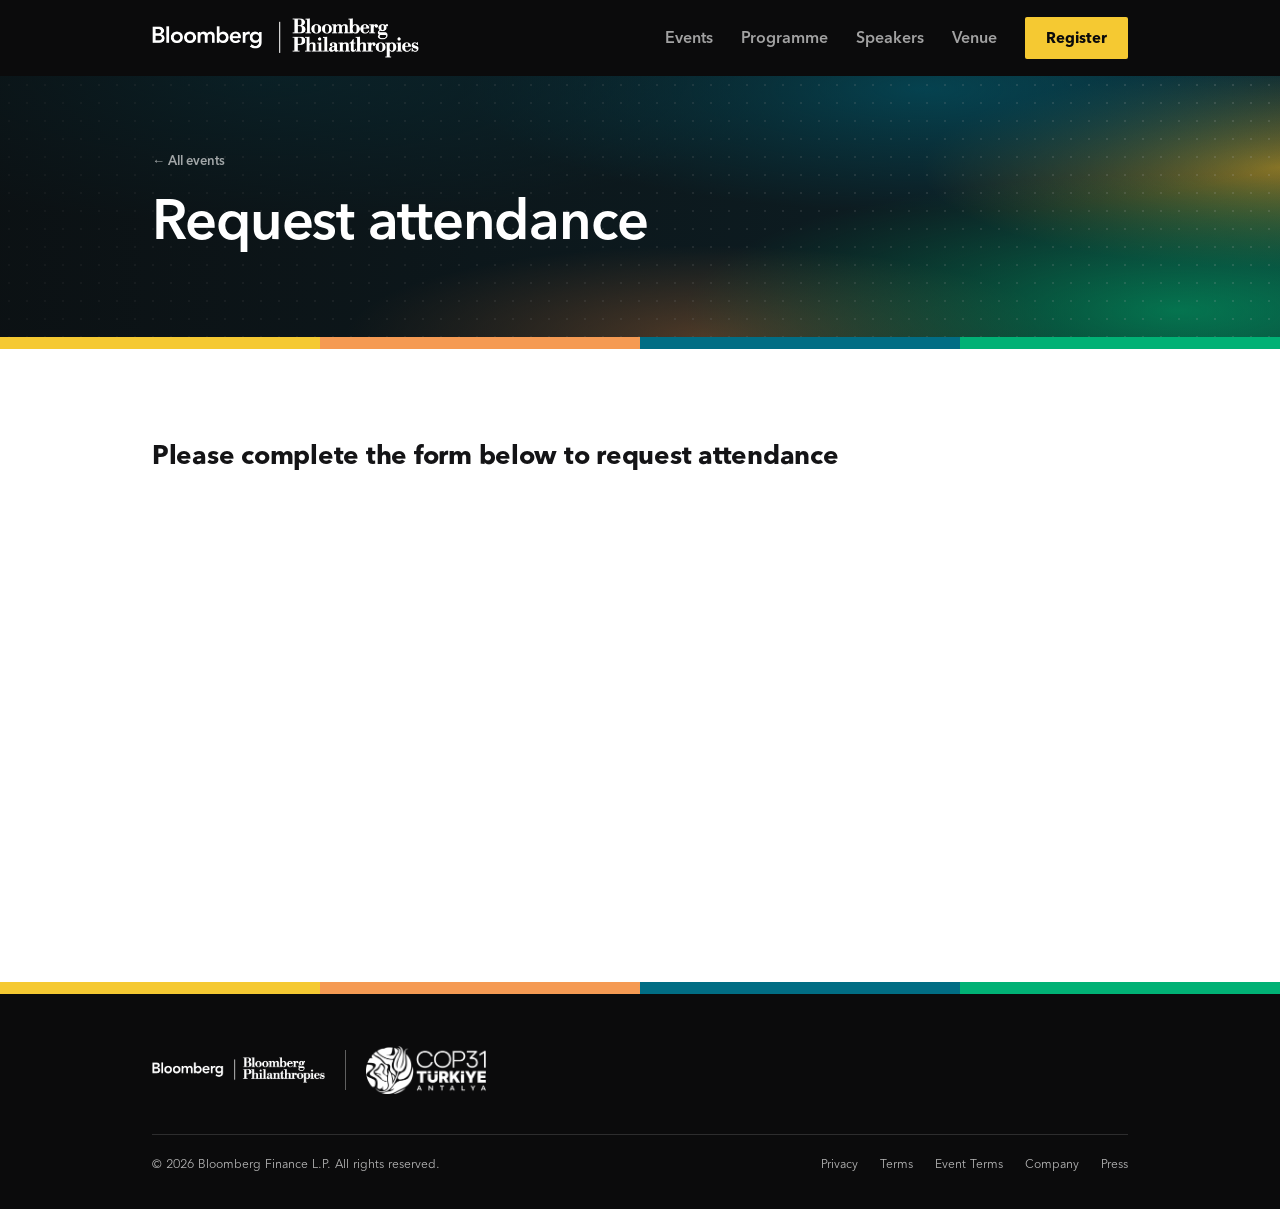
==== commit 8151a1e5: "Form heading copy" ====
--- a/register-finance-summit.html
+++ b/register-finance-summit.html
@@ -21,7 +21,7 @@
   <link rel="icon" href="assets/favicon.ico" sizes="any">
   <link rel="icon" type="image/png" sizes="32x32" href="assets/favicon-32.png">
   <meta name="theme-color" content="#000000">
-  <link rel="stylesheet" href="assets/styles.css?v=202610131548">
+  <link rel="stylesheet" href="assets/styles.css?v=20261013171428">
 </head>
 <body>
 <a class="skip" href="#main">Skip to content</a>
@@ -57,7 +57,7 @@
   <section class="section">
     <div class="container reg reg-single">
       <div>
-        <h2 class="embed-title">Register</h2>
+        <h2 class="embed-title">Please complete the form below to request attendance</h2>
         <!-- Registration form (bbgevent.app) -->
         <div class="embed-form">
           <script src="https://bbgevent.app/cop-31-general/embed.js"></script>
@@ -90,6 +90,6 @@
   </div>
 </footer>
 
-<script src="assets/nav.js?v=202610131548"></script>
+<script src="assets/nav.js?v=20261013171428"></script>
 </body>
 </html>
--- a/assets/styles.css
+++ b/assets/styles.css
@@ -161,7 +161,6 @@
 /* ---------- Themes (joined cards) ---------- */
 .themes { display: grid; grid-template-columns: repeat(3, minmax(0, 1fr)); gap: 1px; background: var(--line); border: 1px solid var(--line); }
 .theme { background: var(--white); padding: 22px 22px 20px; border: 0; border-top: 4px solid var(--c); font: inherit; color: inherit; text-align: left; cursor: pointer; display: flex; flex-direction: column; gap: 10px; min-height: 168px; transition: background .15s; }
-.theme:hover { background: var(--paper); }
 .theme:focus-visible { outline: 2px solid var(--ink); outline-offset: -2px; }
 .theme .num { display: block; font-size: 11px; font-weight: 700; letter-spacing: .12em; text-transform: uppercase; color: var(--grey); margin: 0; }
 .theme-title { display: block; font-size: 20px; font-weight: 700; letter-spacing: -.01em; line-height: 1.2; color: var(--ink); }
@@ -377,3 +376,7 @@
 .reg-single .embed-form { max-width: 680px; }
 /* the embedded form has ~38px of internal left padding; pull it back so it lines up with the heading */
 .embed-form iframe { margin-left: -38px; width: calc(100% + 38px) !important; margin-top: -40px; }
+/* footer-fill: black below the footer on short pages and when overscrolling */
+html { background: var(--black); }
+body { background: var(--white); }
+.footer { padding-bottom: max(36px, env(safe-area-inset-bottom)); }
